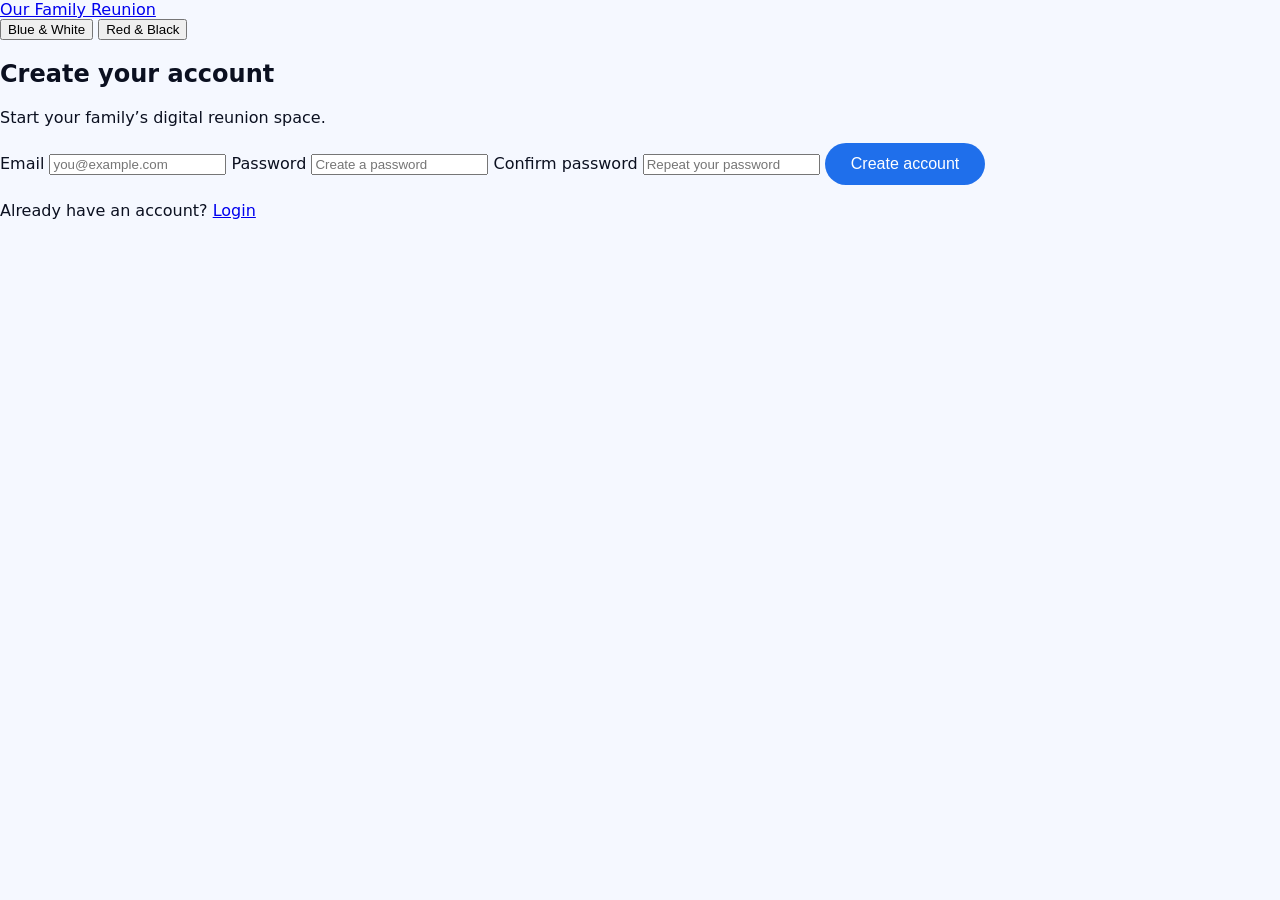
==== signup.html @ 9fc8d7e0 "Create signup.html" ====
<!DOCTYPE html>
<html lang="en" class="theme-blue">
<head>
  <meta charset="UTF-8">
  <meta name="viewport" content="width=device-width, initial-scale=1.0">
  <title>Sign Up • Our Family Reunion</title>
  <link rel="stylesheet" href="css/theme.css">
  <link rel="stylesheet" href="css/auth.css">
  <script defer src="js/theme.js"></script>
</head>
<body>

<header class="auth-header">
  <a href="index.html" class="logo">Our Family Reunion</a>
  <div class="theme-toggle">
    <button id="blueTheme">Blue & White</button>
    <button id="redTheme">Red & Black</button>
  </div>
</header>

<main class="auth-main">
  <section class="auth-card">
    <h1>Create your account</h1>
    <p class="auth-subtitle">Start your family’s digital reunion space.</p>

    <form class="auth-form" onsubmit="event.preventDefault(); window.location.href='nickname.html';">
      <label>
        <span>Email</span>
        <input type="email" required placeholder="you@example.com">
      </label>

      <label>
        <span>Password</span>
        <input type="password" required placeholder="Create a password">
      </label>

      <label>
        <span>Confirm password</span>
        <input type="password" required placeholder="Repeat your password">
      </label>

      <button type="submit" class="button-primary full-width">Create account</button>
    </form>

    <p class="auth-footer-text">
      Already have an account?
      <a href="login.html">Login</a>
    </p>
  </section>
</main>

</body>
</html>
---- css/theme.css ----
:root {
  --font-family: system-ui, sans-serif;
}

/* BLUE THEME */
.theme-blue {
  --bg: #f5f8ff;
  --bg-alt: #ffffff;
  --primary: #1f6feb;
  --primary-soft: rgba(31, 111, 235, 0.12);
  --text-main: #0b1020;
  --text-muted: #6b7280;
  --border-subtle: #d1d5db;
}

/* RED THEME */
.theme-red {
  --bg: #050509;
  --bg-alt: #111827;
  --primary: #ef4444;
  --primary-soft: rgba(239, 68, 68, 0.16);
  --text-main: #f9fafb;
  --text-muted: #9ca3af;
  --border-subtle: #374151;
}

body {
  margin: 0;
  background: var(--bg);
  color: var(--text-main);
  font-family: var(--font-family);
  transition: background 0.3s ease, color 0.3s ease;
}

.button-primary {
  background: var(--primary);
  color: white;
  padding: 12px 26px;
  border-radius: 999px;
  border: none;
  font-size: 16px;
  cursor: pointer;
  text-decoration: none;
  display: inline-block;
  transition: 0.2s ease;
}

.button-primary:hover {
  opacity: 0.9;
  transform: translateY(-2px);
}

.button-secondary {
  background: var(--bg-alt);
  color: var(--primary);
  padding: 12px 26px;
  border-radius: 999px;
  border: 1px solid var(--primary);
  font-size: 16px;
  cursor: pointer;
  text-decoration: none;
  display: inline-block;
  transition: 0.2s ease;
}

.button-secondary:hover {
  background: var(--primary-soft);
}
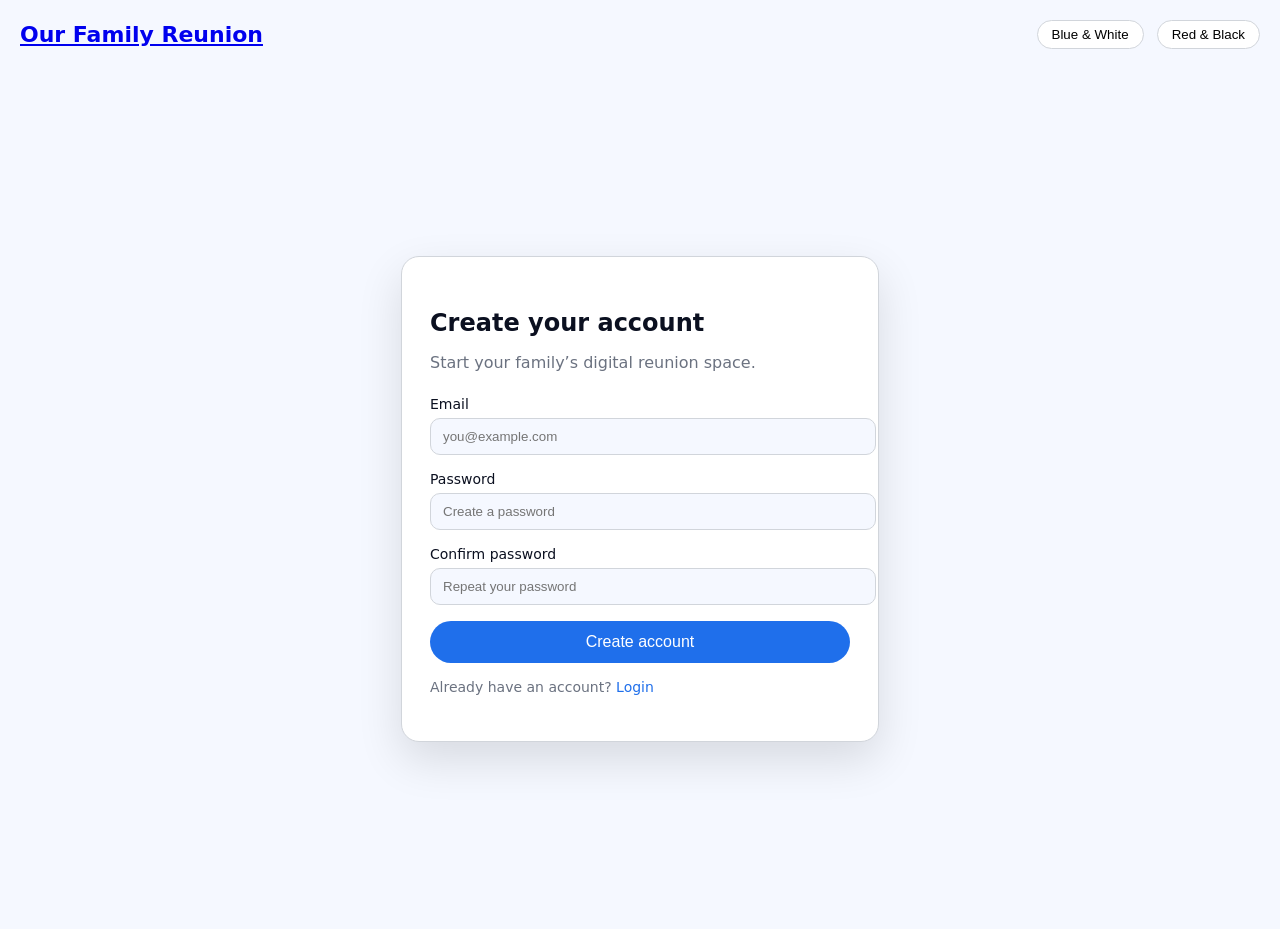
==== commit 8d2cf64e: "Update signup.html" ====
--- a/signup.html
+++ b/signup.html
@@ -7,7 +7,9 @@
   <link rel="stylesheet" href="css/theme.css">
   <link rel="stylesheet" href="css/auth.css">
   <script defer src="js/theme.js"></script>
+  <script defer src="js/api.js"></script>
 </head>
+
 <body>
 
 <header class="auth-header">
@@ -23,24 +25,26 @@
     <h1>Create your account</h1>
     <p class="auth-subtitle">Start your family’s digital reunion space.</p>
 
-    <form class="auth-form" onsubmit="event.preventDefault(); window.location.href='nickname.html';">
+    <form id="signupForm" class="auth-form">
       <label>
         <span>Email</span>
-        <input type="email" required placeholder="you@example.com">
+        <input id="email" type="email" required placeholder="you@example.com">
       </label>
 
       <label>
         <span>Password</span>
-        <input type="password" required placeholder="Create a password">
+        <input id="password" type="password" required placeholder="Create a password">
       </label>
 
       <label>
         <span>Confirm password</span>
-        <input type="password" required placeholder="Repeat your password">
+        <input id="confirm" type="password" required placeholder="Repeat your password">
       </label>
 
       <button type="submit" class="button-primary full-width">Create account</button>
     </form>
+
+    <p id="error" style="color: var(--primary); margin-top: 10px;"></p>
 
     <p class="auth-footer-text">
       Already have an account?
@@ -49,5 +53,40 @@
   </section>
 </main>
 
+<script>
+  const form = document.getElementById("signupForm");
+  const errorBox = document.getElementById("error");
+
+  form.addEventListener("submit", async (e) => {
+    e.preventDefault();
+    errorBox.textContent = "";
+
+    const email = document.getElementById("email").value.trim();
+    const pass = document.getElementById("password").value.trim();
+    const confirm = document.getElementById("confirm").value.trim();
+
+    if (pass !== confirm) {
+      errorBox.textContent = "Passwords do not match.";
+      return;
+    }
+
+    try {
+      const res = await api("/auth/signup", {
+        method: "POST",
+        body: JSON.stringify({ email, password: pass })
+      });
+
+      // Save token
+      localStorage.setItem("ofr_token", res.token);
+
+      // Move to nickname setup
+      window.location.href = "nickname.html";
+
+    } catch (err) {
+      errorBox.textContent = err.error || "Signup failed.";
+    }
+  });
+</script>
+
 </body>
 </html>
--- a/css/auth.css
+++ b/css/auth.css
@@ -0,0 +1,82 @@
+.auth-header {
+  display: flex;
+  justify-content: space-between;
+  padding: 20px;
+  align-items: center;
+}
+
+.logo {
+  font-weight: 800;
+  font-size: 22px;
+}
+
+.theme-toggle button {
+  margin-left: 8px;
+  padding: 6px 14px;
+  border-radius: 999px;
+  border: 1px solid var(--border-subtle);
+  background: var(--bg-alt);
+  cursor: pointer;
+}
+
+.auth-main {
+  min-height: calc(100vh - 80px);
+  display: flex;
+  align-items: center;
+  justify-content: center;
+  padding: 20px;
+}
+
+.auth-card {
+  background: var(--bg-alt);
+  border-radius: 18px;
+  border: 1px solid var(--border-subtle);
+  box-shadow: 0 18px 45px rgba(0,0,0,0.12);
+  padding: 32px 28px;
+  max-width: 420px;
+  width: 100%;
+}
+
+.auth-card h1 {
+  margin-bottom: 8px;
+}
+
+.auth-subtitle {
+  color: var(--text-muted);
+  margin-bottom: 24px;
+}
+
+.auth-form label {
+  display: block;
+  margin-bottom: 16px;
+}
+
+.auth-form span {
+  display: block;
+  font-size: 14px;
+  margin-bottom: 6px;
+}
+
+.auth-form input {
+  width: 100%;
+  padding: 10px 12px;
+  border-radius: 10px;
+  border: 1px solid var(--border-subtle);
+  background: var(--bg);
+  color: var(--text-main);
+}
+
+.full-width {
+  width: 100%;
+}
+
+.auth-footer-text {
+  margin-top: 16px;
+  font-size: 14px;
+  color: var(--text-muted);
+}
+
+.auth-footer-text a {
+  color: var(--primary);
+  text-decoration: none;
+}
